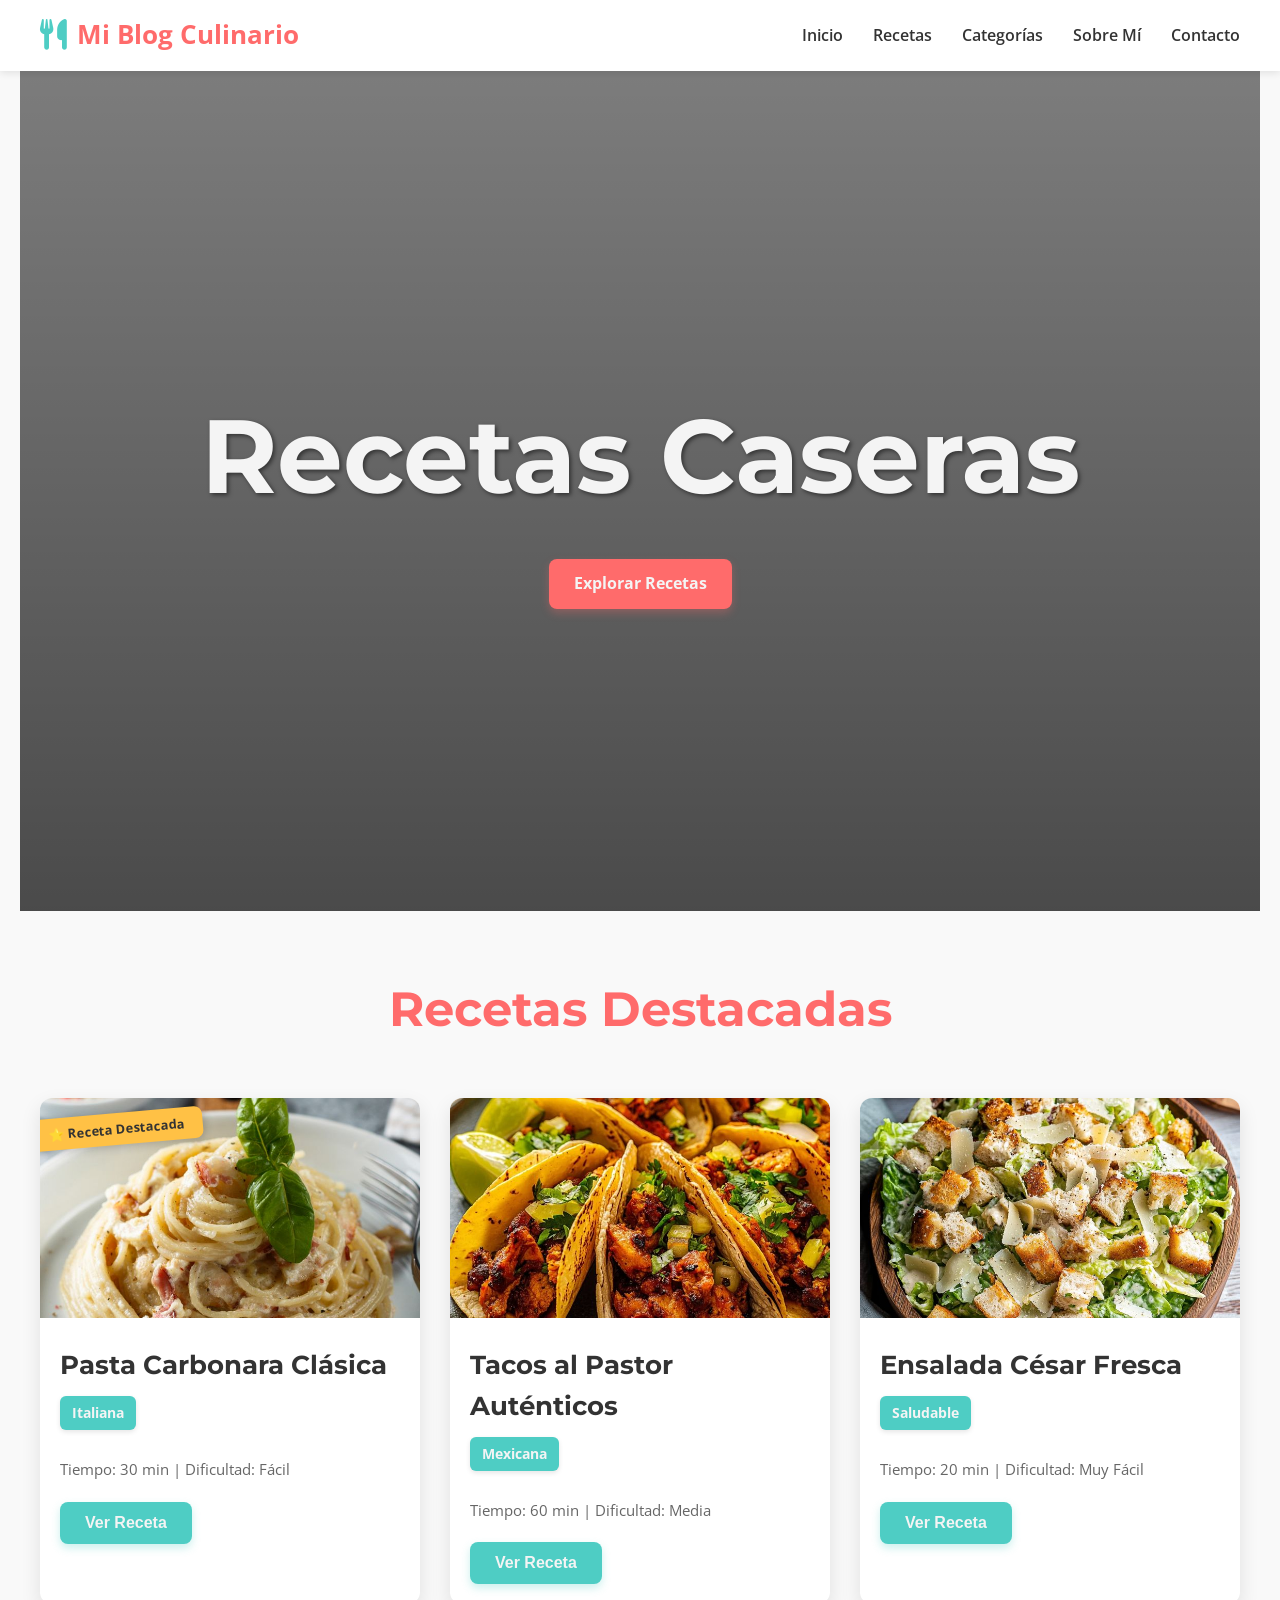
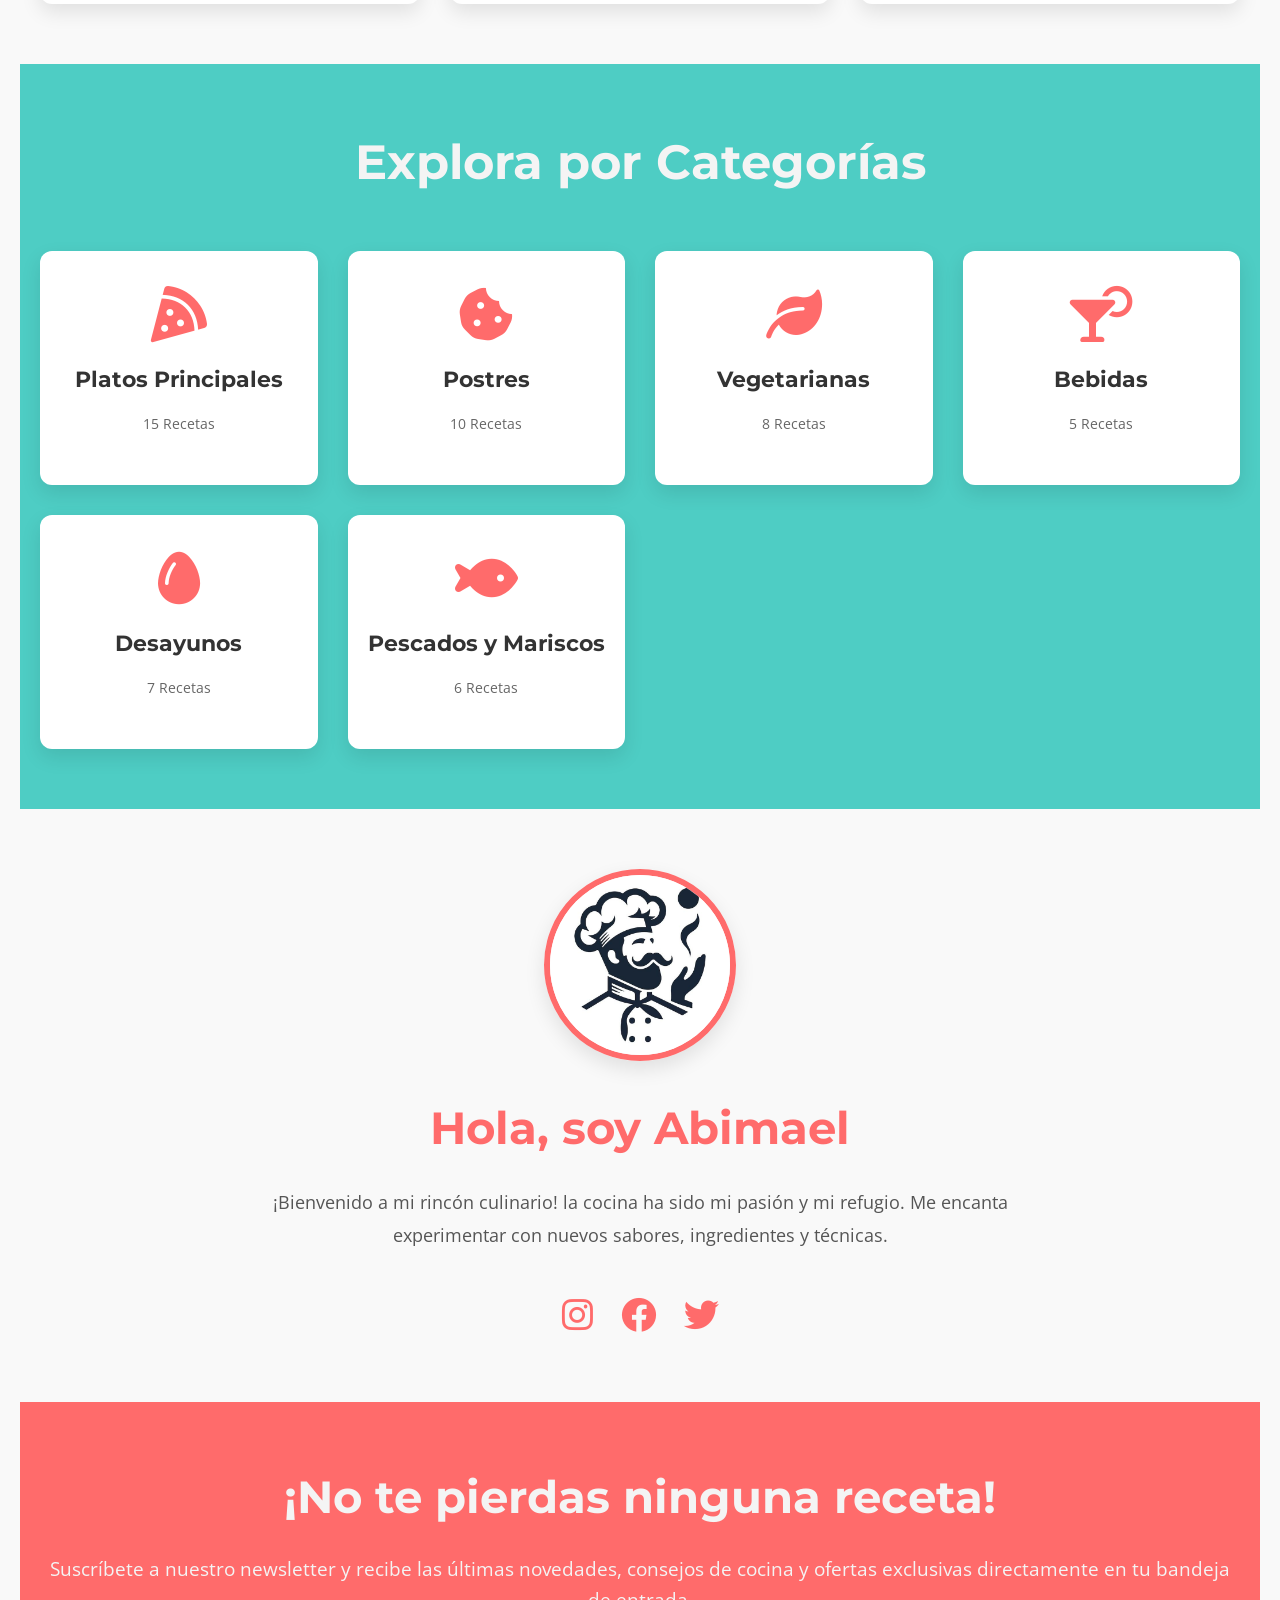
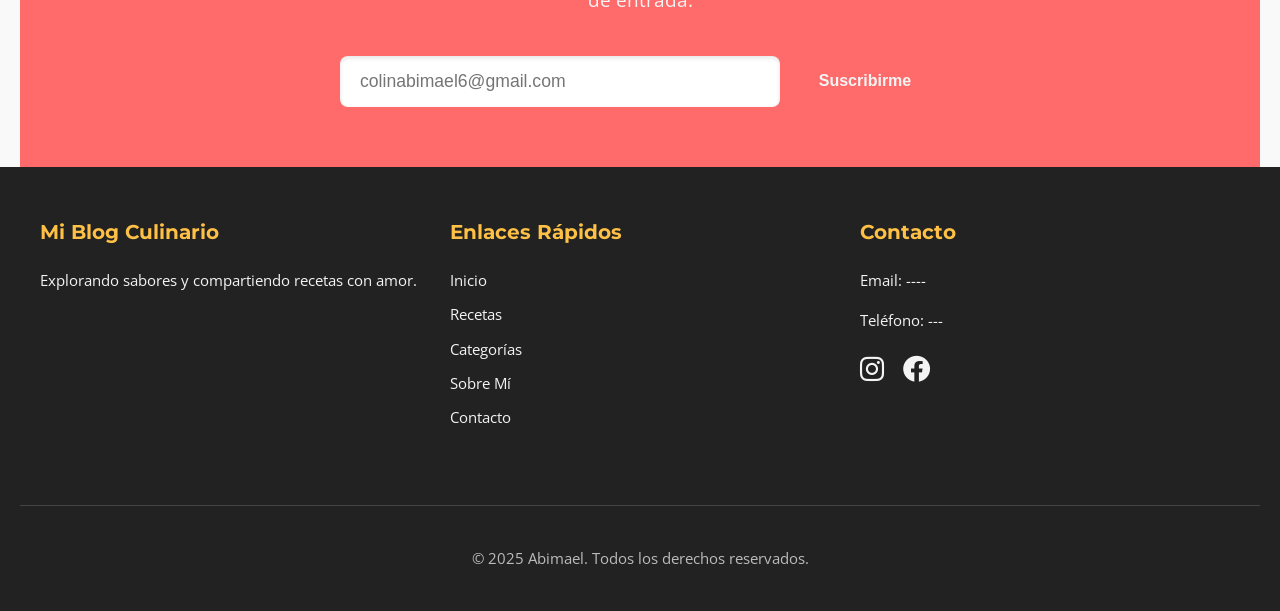
==== index.html @ 8f3c56b1 "blog 2.0" ====
<!DOCTYPE html>
<html lang="es">
<head>
    <meta charset="UTF-8">
    <meta name="viewport" content="width=device-width, initial-scale=1.0">
    <title>Mi Blog Culinario</title>
    <link rel="stylesheet" href="css/estilos.css">
    <link href="https://fonts.googleapis.com/css2?family=Montserrat:wght@400;700&family=Open+Sans:wght@400;600&display=swap" rel="stylesheet">
    <link rel="stylesheet" href="https://cdnjs.cloudflare.com/ajax/libs/font-awesome/6.0.0-beta3/css/all.min.css">
    <link rel="icon" href="img/chef.jfif">
</head>
<body>
    <header>
        <nav>
            <div class="logo">
                <i class="fas fa-utensils"></i>
                <span>Mi Blog Culinario</span>
            </div>
            <div class="menu-toggle" id="mobile-menu">
                <i class="fas fa-bars"></i>
            </div>
            <ul class="nav-list">
                <li><a href="#hero">Inicio</a></li>
                <li><a href="#recetas">Recetas</a></li>
                <li><a href="#categorias">Categorías</a></li>
                <li><a href="#sobre-mi">Sobre Mí</a></li>
                <li><a href="#contacto">Contacto</a></li>
            </ul>
        </nav>
    </header>

    <section id="hero" class="hero-section">
        <div class="hero-content">
            <h1>Recetas Caseras</h1>
            <a href="#recetas" class="btn-primary">Explorar Recetas</a>
        </div>
    </section>

    <section id="recetas" class="recipes-section">
        <h2>Recetas Destacadas</h2>
        <div class="recipe-grid">
            <article class="recipe-card featured">
                <img src="img/pasta.jfif" alt="Pasta Carbonara">
                <div class="card-content">
                    <h3>Pasta Carbonara Clásica</h3>
                    <span class="badge">Italiana</span>
                    <p>Tiempo: 30 min | Dificultad: Fácil</p>
                    <button class="btn-secondary" data-receta="pasta.html">Ver Receta</button>
                </div>
            </article>
            <article class="recipe-card">
                <img src="img/tacos.jfif" alt="Tacos al Pastor">
                <div class="card-content">
                    <h3>Tacos al Pastor Auténticos</h3>
                    <span class="badge">Mexicana</span>
                    <p>Tiempo: 60 min | Dificultad: Media</p>
                    <button class="btn-secondary" data-receta="tacos.html">Ver Receta</button>
                </div>
            </article>
            <article class="recipe-card">
                <img src="img/ensalada.jfif" alt="Ensalada César">
                <div class="card-content">
                    <h3>Ensalada César Fresca</h3>
                    <span class="badge">Saludable</span>
                    <p>Tiempo: 20 min | Dificultad: Muy Fácil</p>
                    <button class="btn-secondary" data-receta="ensalada.html">Ver Receta</button>
                </div>
            </article>
    </section>

    <section id="categorias" class="categories-section">
        <h2>Explora por Categorías</h2>
        <div class="category-grid">
            <div class="category-card">
                <i class="fas fa-pizza-slice"></i>
                <h3>Platos Principales</h3>
                <p>15 Recetas</p>
            </div>
            <div class="category-card">
                <i class="fas fa-cookie-bite"></i>
                <h3>Postres</h3>
                <p>10 Recetas</p>
            </div>
            <div class="category-card">
                <i class="fas fa-leaf"></i>
                <h3>Vegetarianas</h3>
                <p>8 Recetas</p>
            </div>
            <div class="category-card">
                <i class="fas fa-cocktail"></i>
                <h3>Bebidas</h3>
                <p>5 Recetas</p>
            </div>
            <div class="category-card">
                <i class="fas fa-egg"></i>
                <h3>Desayunos</h3>
                <p>7 Recetas</p>
            </div>
            <div class="category-card">
                <i class="fas fa-fish"></i>
                <h3>Pescados y Mariscos</h3>
                <p>6 Recetas</p>
            </div>
        </div>
    </section>

    <section id="sobre-mi" class="about-me-section">
        <div class="about-content">
            <img src="img/chef.jfif" alt="Mi Foto" class="profile-pic">
            <h2>Hola, soy Abimael</h2>
            <p>¡Bienvenido a mi rincón culinario! la cocina ha sido mi pasión y mi refugio. Me encanta experimentar con nuevos sabores, ingredientes y técnicas.
            <div class="social-links">
                <a href="https://instagram.com" target="_blank"><i class="fab fa-instagram"></i></a>
                <a href="https://facebook.com" target="_blank"><i class="fab fa-facebook"></i></a>
                <a href="https://twitter.com" target="_blank"><i class="fab fa-twitter"></i></a>
            </div>
        </div>
    </section>

    <section id="newsletter" class="newsletter-section">
        <h2>¡No te pierdas ninguna receta!</h2>
        <p>Suscríbete a nuestro newsletter y recibe las últimas novedades, consejos de cocina y ofertas exclusivas directamente en tu bandeja de entrada.</p>
        <form class="newsletter-form">
            <input type="email" placeholder="colinabimael6@gmail.com" required>
            <button type="submit" class="btn-primary">Suscribirme</button>
        </form>
    </section>

    <footer id="contacto">
        <div class="footer-content">
            <div class="footer-info">
                <h3>Mi Blog Culinario</h3>
                <p>Explorando sabores y compartiendo recetas con amor.</p>
            </div>
            <div class="footer-links">
                <h3>Enlaces Rápidos</h3>
                <ul>
                    <li><a href="#hero">Inicio</a></li>
                    <li><a href="#recetas">Recetas</a></li>
                    <li><a href="#categorias">Categorías</a></li>
                    <li><a href="#sobre-mi">Sobre Mí</a></li>
                    <li><a href="#contacto">Contacto</a></li>
                </ul>
            </div>
            <div class="footer-contact">
                <h3>Contacto</h3>
                <p>Email: ----</p>
                <p>Teléfono: ---</p>
                <div class="social-links-footer">
                    <a href="https://instagram.com" target="_blank"><i class="fab fa-instagram"></i></a>
                    <a href="https://facebook.com" target="_blank"><i class="fab fa-facebook"></i></a>
                </div>
            </div>
        </div>
        <div class="copyright">
            <p>&copy; 2025 Abimael. Todos los derechos reservados.</p>
        </div>
    </footer>

    <script src="js/scripts.js"></script>
</body>
</html>
---- css/estilos.css ----
:root {
    --primary-color: #FF6B6B;
    --secondary-color: #4ECDC4;
    --accent-color: #FFC145;
    --text-color: #333;
    --light-text-color: #f4f4f4;
    --background-color: #f9f9f9;
    --card-background: #fff;
    --shadow-light: rgba(0, 0, 0, 0.1);
    --shadow-medium: rgba(0, 0, 0, 0.15);
}

body {
    font-family: 'Open Sans', sans-serif;
    margin: 0;
    padding: 0;
    box-sizing: border-box;
    background-color: var(--background-color);
    color: var(--text-color);
    line-height: 1.6;
    scroll-behavior: smooth;
}

h1, h2, h3 {
    font-family: 'Montserrat', sans-serif;
    color: var(--primary-color);
    margin-top: 0;
    margin-bottom: 15px;
}

section {
    padding: 60px 20px;
    max-width: 1200px;
    margin: 0 auto;
}


.btn-primary, .btn-secondary {
    display: inline-block;
    padding: 12px 25px;
    border-radius: 8px;
    text-decoration: none;
    font-weight: bold;
    transition: background-color 0.3s ease, transform 0.3s ease, box-shadow 0.3s ease;
    cursor: pointer;
    font-size: 1em;
    border: none;
}

.btn-primary {
    background-color: var(--primary-color);
    color: var(--light-text-color);
    box-shadow: 0 4px 8px rgba(255, 107, 107, 0.3);
}

.btn-primary:hover {
    background-color: #e65a5a;
    transform: translateY(-3px);
    box-shadow: 0 6px 12px rgba(255, 107, 107, 0.4);
}

.btn-secondary {
    background-color: var(--secondary-color);
    color: var(--light-text-color);
    box-shadow: 0 4px 8px rgba(78, 205, 196, 0.3);
}

.btn-secondary:hover {
    background-color: #3bb2ac;
    transform: translateY(-3px);
    box-shadow: 0 6px 12px rgba(78, 205, 196, 0.4);
}


header {
    background-color: var(--card-background);
    padding: 15px 0;
    box-shadow: 0 2px 8px var(--shadow-light);
    position: sticky;
    top: 0;
    z-index: 1000;
}

nav {
    display: flex;
    justify-content: space-between;
    align-items: center;
    max-width: 1200px;
    margin: 0 auto;
    padding: 0 20px;
}

.logo {
    display: flex;
    align-items: center;
    font-size: 1.6em;
    font-weight: bold;
    color: var(--primary-color);
}

.logo i {
    margin-right: 10px;
    color: var(--secondary-color);
    font-size: 1.2em;
}

.nav-list {
    list-style: none;
    margin: 0;
    padding: 0;
    display: flex;
}

.nav-list li {
    margin-left: 30px;
}

.nav-list li a {
    text-decoration: none;
    color: var(--text-color);
    font-weight: 600;
    position: relative;
    padding-bottom: 5px;
    transition: color 0.3s ease;
}


.nav-list li a::after {
    content: '';
    position: absolute;
    width: 0;
    height: 3px;
    background-color: var(--primary-color);
    left: 0;
    bottom: 0;
    transition: width 0.3s ease-in-out;
}

.nav-list li a:hover::after {
    width: 100%;
}

.nav-list li a:hover {
    color: var(--primary-color);
}


.menu-toggle {
    display: none;
    font-size: 1.8em;
    color: var(--primary-color);
    cursor: pointer;
}


.hero-section {
    background: url('../img/hero-bg.jpg') no-repeat center center/cover;
    height: 70vh;
    display: flex;
    justify-content: center;
    align-items: center;
    text-align: center;
    position: relative;
    color: var(--light-text-color);
    background-attachment: fixed;
}

.hero-section::before {
    content: '';
    position: absolute;
    top: 0;
    left: 0;
    width: 100%;
    height: 100%;
    background: linear-gradient(rgba(0, 0, 0, 0.5), rgba(0, 0, 0, 0.7));
}

.hero-content {
    position: relative;
    z-index: 1;
    max-width: 900px;
    padding: 20px;
    animation: fadeIn 1.5s ease-out forwards;
    opacity: 0;
}

@keyframes fadeIn {
    from { opacity: 0; transform: translateY(20px); }
    to { opacity: 1; transform: translateY(0); }
}

.hero-content h1 {
    font-size: 4.5em;
    margin-bottom: 20px;
    color: var(--light-text-color);
    text-shadow: 2px 2px 4px rgba(0, 0, 0, 0.5);
}

.hero-content p {
    font-size: 1.4em;
    margin-bottom: 40px;
    text-shadow: 1px 1px 3px rgba(0, 0, 0, 0.4);
}


.recipes-section {
    text-align: center;
    background-color: var(--background-color);
}

.recipes-section h2 {
    font-size: 3em;
    margin-bottom: 50px;
}

.recipe-grid {
    display: grid;
    grid-template-columns: repeat(auto-fit, minmax(280px, 1fr));
    gap: 30px;
    max-width: 1200px;
    margin: 0 auto;
}

.recipe-card {
    background-color: var(--card-background);
    border-radius: 12px;
    box-shadow: 0 8px 20px var(--shadow-light);
    overflow: hidden;
    transition: transform 0.3s ease, box-shadow 0.3s ease;
    position: relative;
    opacity: 0;
    transform: translateY(20px);
    animation: slideInUp 0.6s ease-out forwards;
}


.recipe-card:nth-child(1) { animation-delay: 0.1s; }
.recipe-card:nth-child(2) { animation-delay: 0.2s; }
.recipe-card:nth-child(3) { animation-delay: 0.3s; }
.recipe-card:nth-child(4) { animation-delay: 0.4s; }
.recipe-card:nth-child(5) { animation-delay: 0.5s; }
.recipe-card:nth-child(6) { animation-delay: 0.6s; }

@keyframes slideInUp {
    to {
        opacity: 1;
        transform: translateY(0);
    }
}

.recipe-card:hover {
    transform: translateY(-10px);
    box-shadow: 0 15px 30px var(--shadow-medium);
}

.recipe-card img {
    width: 100%;
    height: 220px;
    object-fit: cover;
    transition: transform 0.3s ease;
}

.recipe-card:hover img {
    transform: scale(1.05);
}

.card-content {
    padding: 20px;
    text-align: left;
}

.card-content h3 {
    font-size: 1.6em;
    margin-bottom: 10px;
    color: var(--text-color);
}

.badge {
    background-color: var(--secondary-color);
    color: var(--light-text-color);
    padding: 6px 12px;
    border-radius: 6px;
    font-size: 0.85em;
    font-weight: bold;
    margin-bottom: 12px;
    display: inline-block;
    box-shadow: 0 2px 5px rgba(0, 0, 0, 0.1);
}

.card-content p {
    font-size: 0.95em;
    color: #666;
    margin-bottom: 20px;
}


.recipe-card.featured::before {
    content: '⭐ Receta Destacada';
    position: absolute;
    top: 15px;
    left: -10px;
    background-color: var(--accent-color);
    color: var(--text-color);
    padding: 6px 18px;
    border-radius: 0 8px 8px 0;
    font-size: 0.8em;
    font-weight: bold;
    transform: rotate(-5deg);
    box-shadow: 2px 2px 8px rgba(0,0,0,0.2);
    z-index: 5;
}


.categories-section {
    text-align: center;
    background-color: var(--secondary-color);
    color: var(--light-text-color);
}

.categories-section h2 {
    color: var(--light-text-color);
    font-size: 3em;
    margin-bottom: 50px;
}

.category-grid {
    display: grid;
    grid-template-columns: repeat(auto-fit, minmax(180px, 1fr));
    gap: 30px;
    max-width: 1200px;
    margin: 0 auto;
}

.category-card {
    background-color: var(--card-background);
    color: var(--text-color);
    padding: 35px 20px;
    border-radius: 12px;
    box-shadow: 0 8px 20px var(--shadow-light);
    transition: transform 0.3s ease, box-shadow 0.3s ease;
    text-align: center;
    opacity: 0;
    transform: translateY(20px);
    animation: slideInUp 0.6s ease-out forwards;
}

.category-card:nth-child(1) { animation-delay: 0.1s; }
.category-card:nth-child(2) { animation-delay: 0.2s; }
.category-card:nth-child(3) { animation-delay: 0.3s; }
.category-card:nth-child(4) { animation-delay: 0.4s; }
.category-card:nth-child(5) { animation-delay: 0.5s; }
.category-card:nth-child(6) { animation-delay: 0.6s; }


.category-card:hover {
    transform: translateY(-8px);
    box-shadow: 0 12px 25px var(--shadow-medium);
}

.category-card i {
    font-size: 3.5em;
    color: var(--primary-color);
    margin-bottom: 20px;
}

.category-card h3 {
    font-size: 1.4em;
    margin-bottom: 10px;
    color: var(--text-color);
}

.category-card p {
    font-size: 0.9em;
    color: #666;
}


.about-me-section {
    text-align: center;
    background-color: var(--background-color);
}

.about-content {
    max-width: 800px;
    margin: 0 auto;
}

.profile-pic {
    width: 180px;
    height: 180px;
    border-radius: 50%;
    object-fit: cover;
    margin-bottom: 25px;
    border: 6px solid var(--primary-color);
    box-shadow: 0 8px 20px var(--shadow-light);
}

.about-content h2 {
    font-size: 2.8em;
    margin-bottom: 20px;
}

.about-content p {
    font-size: 1.15em;
    margin-bottom: 35px;
    color: #555;
    line-height: 1.8;
}

.social-links a {
    font-size: 2.2em;
    color: var(--primary-color);
    margin: 0 12px;
    transition: color 0.3s ease, transform 0.3s ease;
}

.social-links a:hover {
    color: var(--secondary-color);
    transform: translateY(-3px);
}


.newsletter-section {
    background-color: var(--primary-color);
    color: var(--light-text-color);
    text-align: center;
}

.newsletter-section h2 {
    color: var(--light-text-color);
    font-size: 2.8em;
    margin-bottom: 20px;
}

.newsletter-section p {
    font-size: 1.2em;
    margin-bottom: 40px;
}

.newsletter-form {
    display: flex;
    flex-direction: column;
    justify-content: center;
    align-items: center;
    gap: 15px;
    max-width: 600px;
    margin: 0 auto;
}

.newsletter-form input[type="email"] {
    padding: 15px 20px;
    border: none;
    border-radius: 8px;
    font-size: 1.1em;
    width: 100%;
    max-width: 400px;
    box-shadow: inset 0 2px 5px rgba(0, 0, 0, 0.1);
}

.newsletter-form button {
    width: 100%;
    max-width: 200px;
}


footer {
    background-color: #222;
    color: var(--light-text-color);
    padding: 50px 20px 25px;
    font-size: 0.95em;
}

.footer-content {
    display: flex;
    flex-wrap: wrap;
    justify-content: space-around;
    max-width: 1200px;
    margin: 0 auto 40px;
    gap: 30px;
}

.footer-info, .footer-links, .footer-contact {
    flex: 1;
    min-width: 250px;
    margin-bottom: 20px;
}

footer h3 {
    color: var(--accent-color);
    margin-bottom: 20px;
    font-size: 1.3em;
}

footer ul {
    list-style: none;
    padding: 0;
}

footer ul li {
    margin-bottom: 10px;
}

footer ul li a {
    color: var(--light-text-color);
    text-decoration: none;
    transition: color 0.3s ease;
}

footer ul li a:hover {
    color: var(--primary-color);
}

.social-links-footer a {
    font-size: 1.8em;
    color: var(--light-text-color);
    margin-right: 15px;
    transition: color 0.3s ease;
}

.social-links-footer a:hover {
    color: var(--primary-color);
}

.copyright {
    text-align: center;
    border-top: 1px solid #444;
    padding-top: 25px;
    margin-top: 25px;
    color: #bbb;
}






@media (min-width: 768px) {
    .hero-content h1 {
        font-size: 5.5em;
    }

    .hero-content p {
        font-size: 1.6em;
    }

    .recipe-grid {
        grid-template-columns: repeat(2, 1fr);
    }

    .category-grid {
        grid-template-columns: repeat(3, 1fr);
    }

    .newsletter-form {
        flex-direction: row;
        gap: 10px;
    }

    .newsletter-form input[type="email"] {
        max-width: none;
    }

    .newsletter-form button {
        max-width: 150px;
    }

    .footer-content {
        justify-content: space-between;
    }
}


@media (min-width: 1024px) {
    nav {
        padding: 0 40px;
    }

    .hero-section {
        height: 80vh;
    }

    .hero-content h1 {
        font-size: 6.5em;
    }

    .hero-content p {
        font-size: 1.8em;
    }

    .recipe-grid {
        grid-template-columns: repeat(3, 1fr);
    }

    .category-grid {
        grid-template-columns: repeat(4, 1fr);
    }
}


@media (max-width: 767px) {
    .nav-list {
        display: none;
        flex-direction: column;
        width: 100%;
        background-color: var(--card-background);
        position: absolute;
        top: 70px; 
        left: 0;
        box-shadow: 0 5px 10px var(--shadow-light);
        border-top: 1px solid #eee;
    }

    .nav-list.active { 
        display: flex;
    }

    .nav-list li {
        margin: 0;
        text-align: center;
        padding: 15px 0;
        border-bottom: 1px solid #eee;
    }

    .nav-list li:last-child {
        border-bottom: none;
    }

    .nav-list li a {
        display: block;
        padding: 10px;
        color: var(--text-color);
    }

    .nav-list li a:hover {
        background-color: var(--background-color);
    }

    .menu-toggle {
        display: block;
    }

    nav {
        padding: 0 15px; 
    }

    .logo {
        font-size: 1.4em;
    }

    .hero-content h1 {
        font-size: 3em;
    }

    .hero-content p {
        font-size: 1em;
    }

    .recipes-section h2, .categories-section h2, .about-me-section h2, .newsletter-section h2 {
        font-size: 2em;
    }

    .about-content p {
        font-size: 1em;
    }

    .newsletter-section p {
        font-size: 1em;
    }

    .footer-info, .footer-links, .footer-contact {
        min-width: 100%; 
        text-align: center;
    }

    .social-links-footer {
        margin-top: 15px;
    }
}
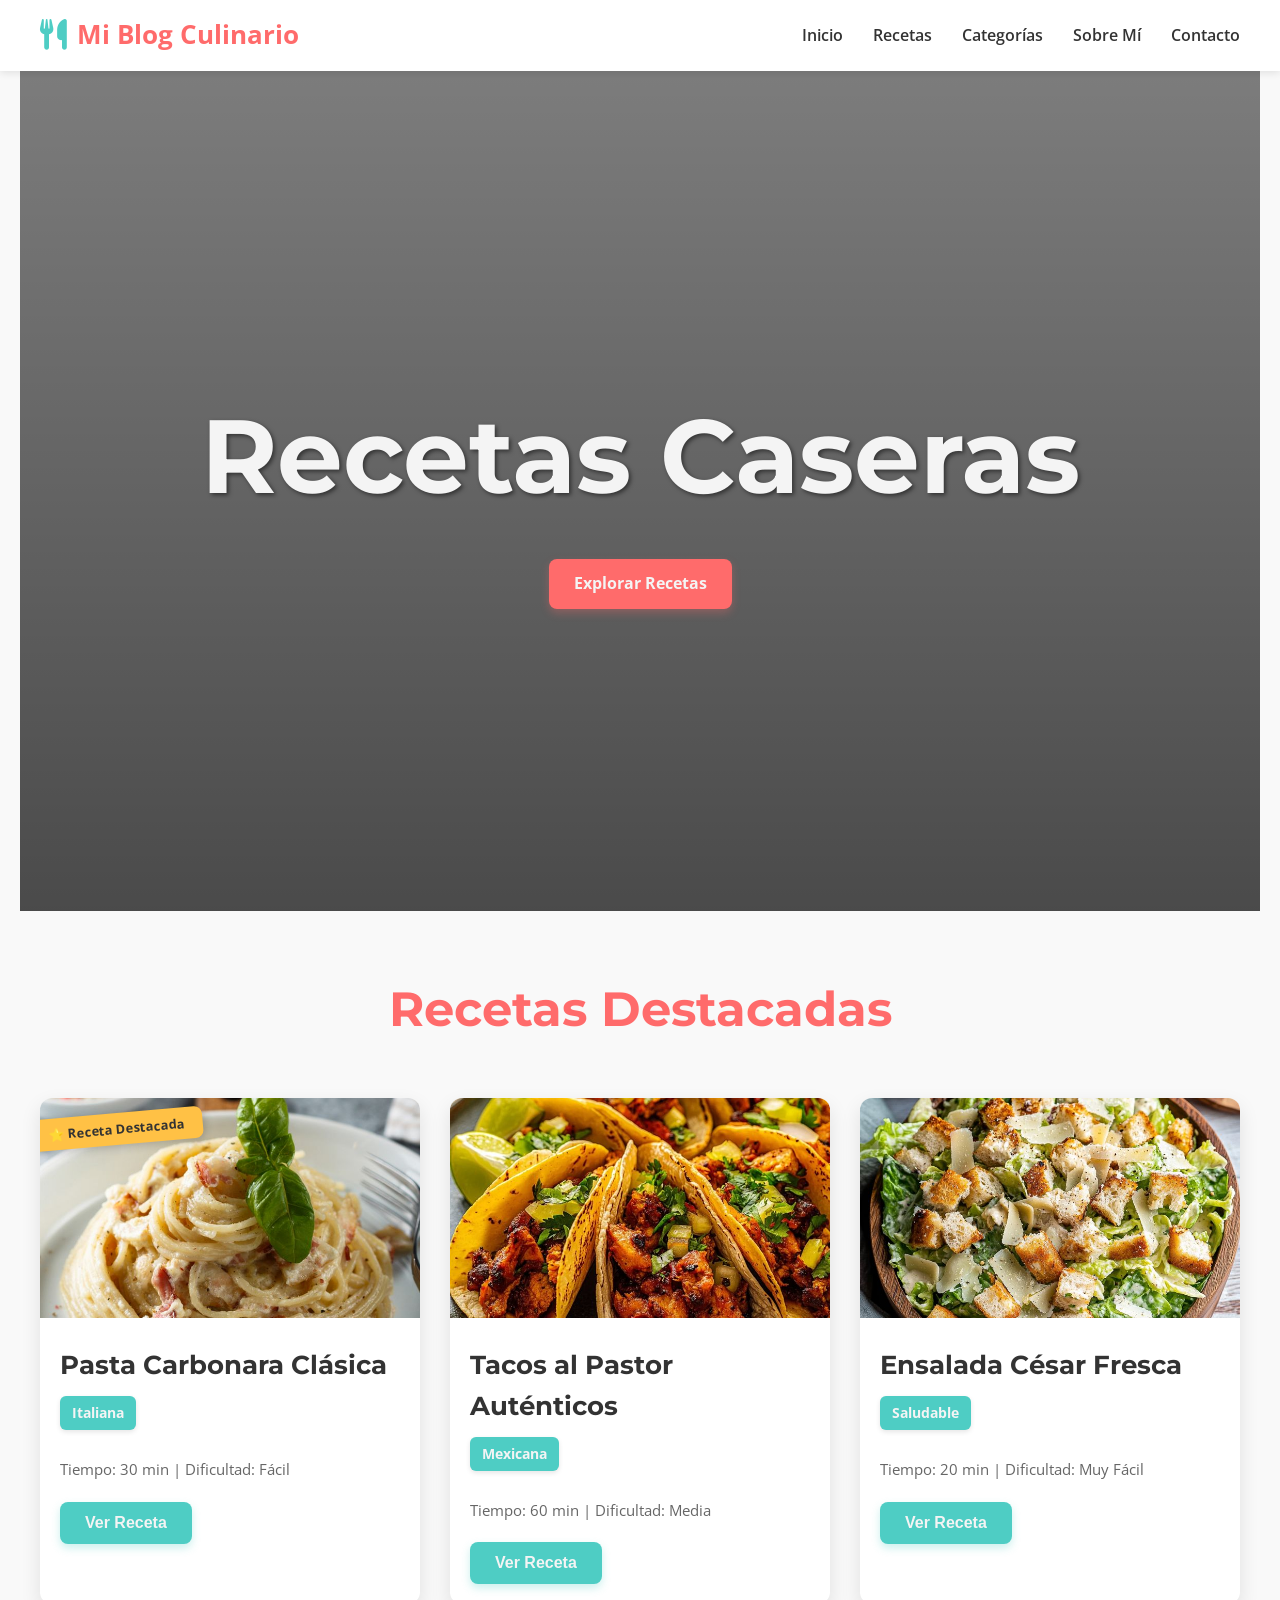
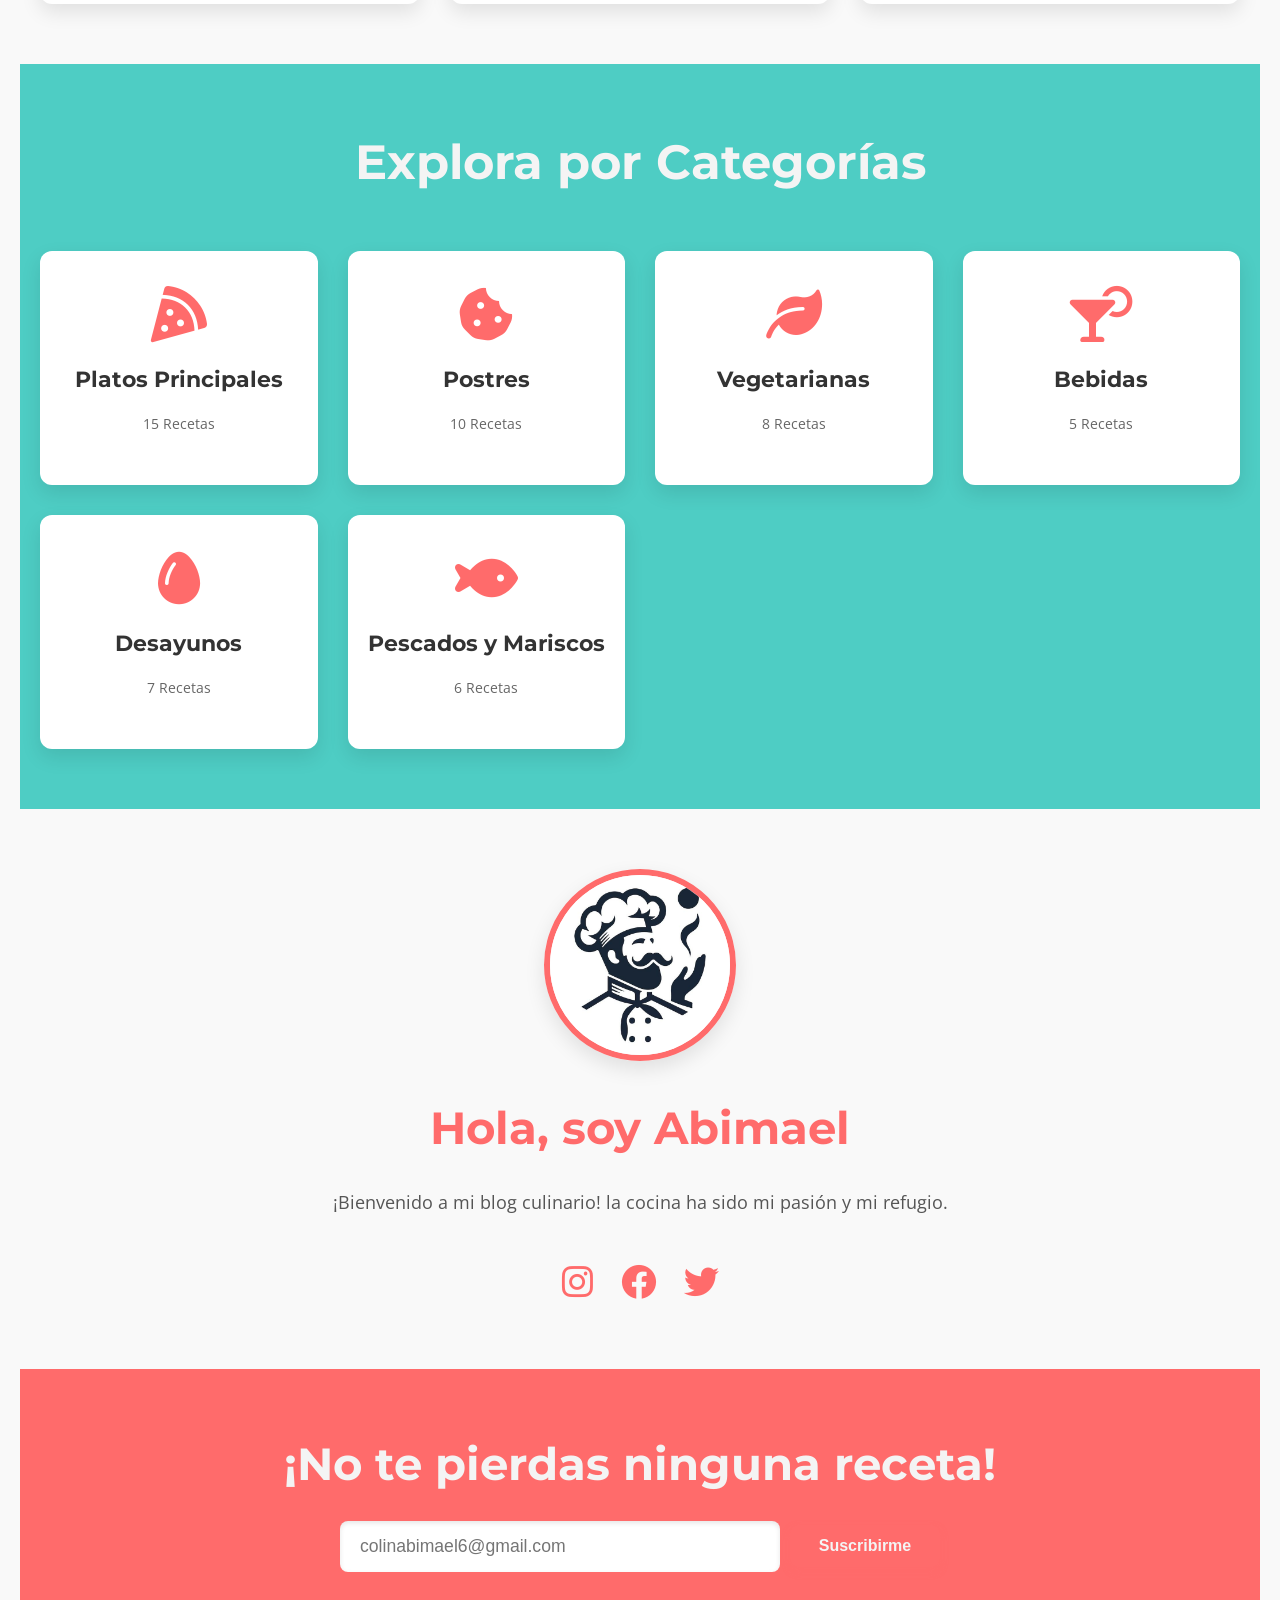
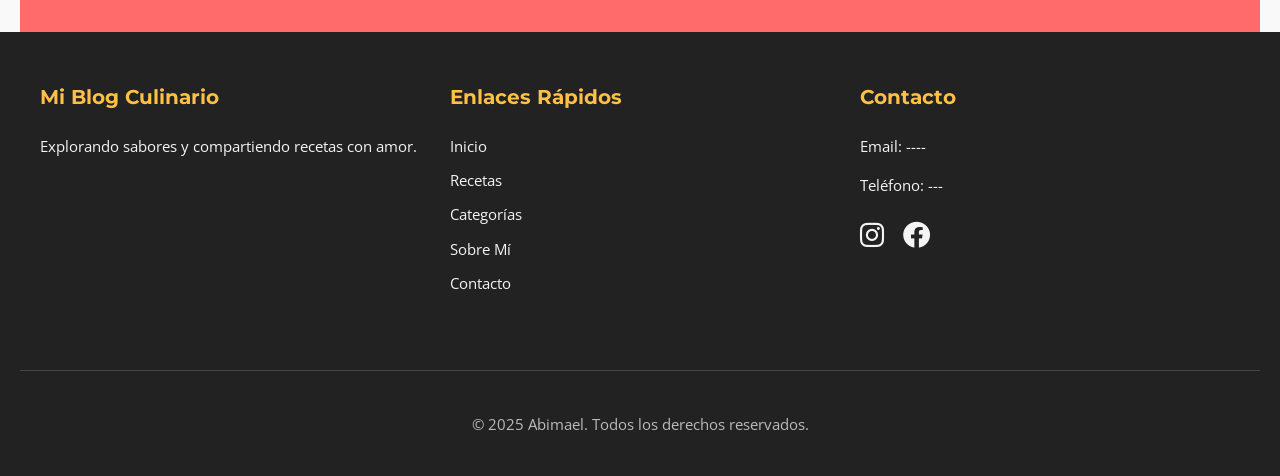
==== commit 3945a39e: "Update index.html" ====
--- a/index.html
+++ b/index.html
@@ -108,7 +108,7 @@
         <div class="about-content">
             <img src="img/chef.jfif" alt="Mi Foto" class="profile-pic">
             <h2>Hola, soy Abimael</h2>
-            <p>¡Bienvenido a mi rincón culinario! la cocina ha sido mi pasión y mi refugio. Me encanta experimentar con nuevos sabores, ingredientes y técnicas.
+            <p>¡Bienvenido a mi blog culinario! la cocina ha sido mi pasión y mi refugio.
             <div class="social-links">
                 <a href="https://instagram.com" target="_blank"><i class="fab fa-instagram"></i></a>
                 <a href="https://facebook.com" target="_blank"><i class="fab fa-facebook"></i></a>
@@ -119,7 +119,6 @@
 
     <section id="newsletter" class="newsletter-section">
         <h2>¡No te pierdas ninguna receta!</h2>
-        <p>Suscríbete a nuestro newsletter y recibe las últimas novedades, consejos de cocina y ofertas exclusivas directamente en tu bandeja de entrada.</p>
         <form class="newsletter-form">
             <input type="email" placeholder="colinabimael6@gmail.com" required>
             <button type="submit" class="btn-primary">Suscribirme</button>
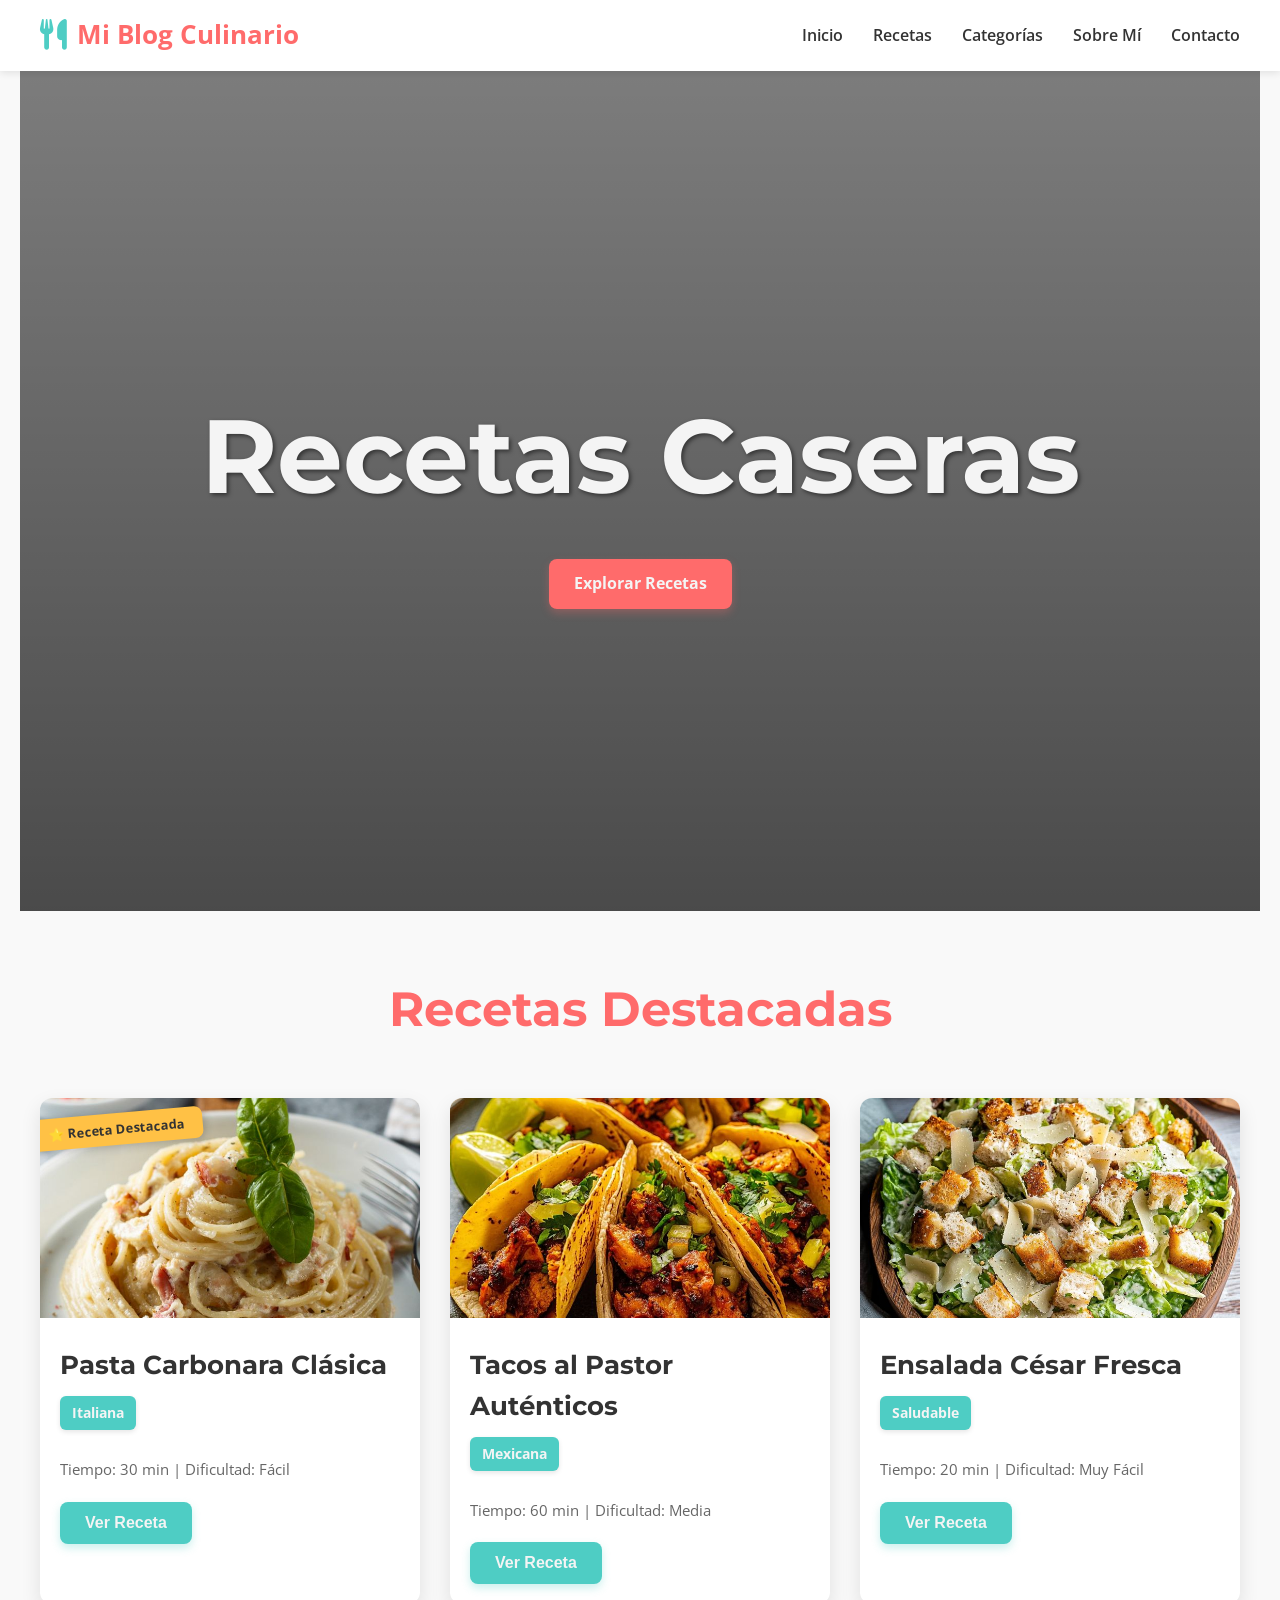
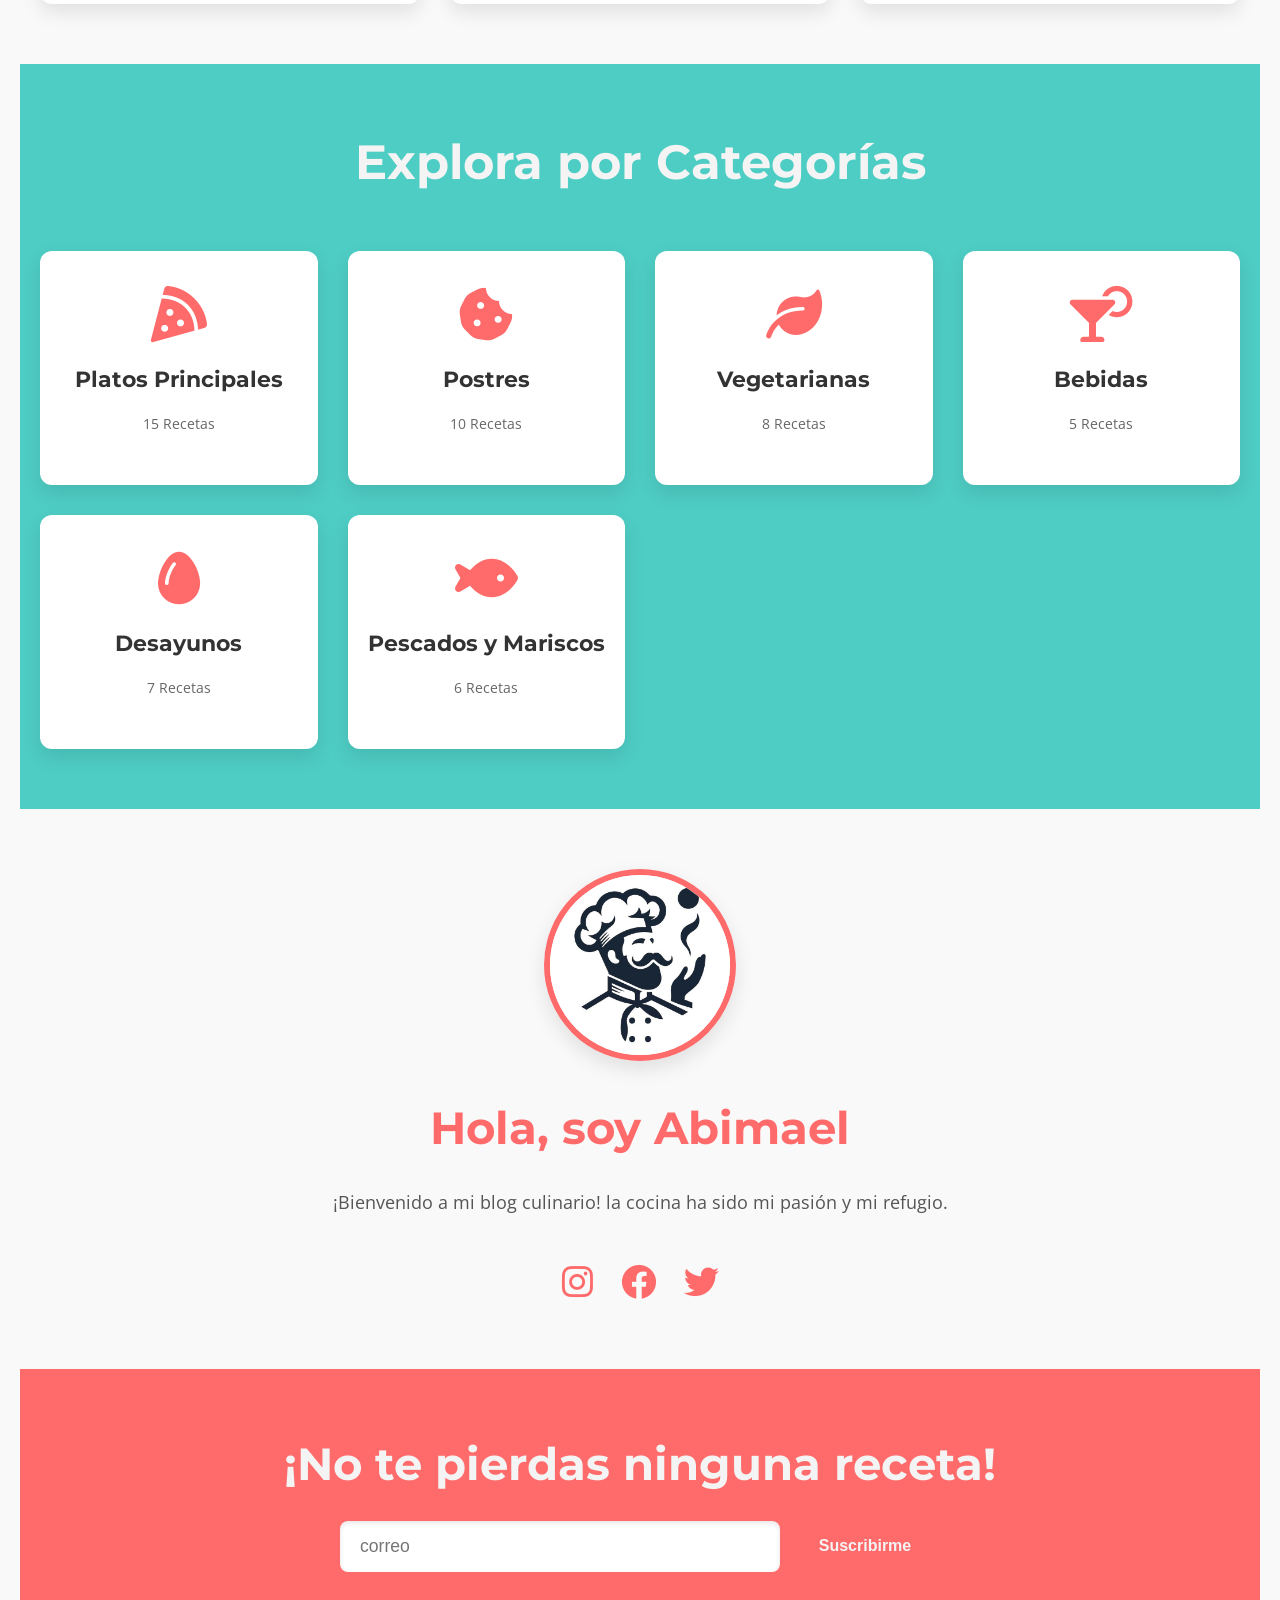
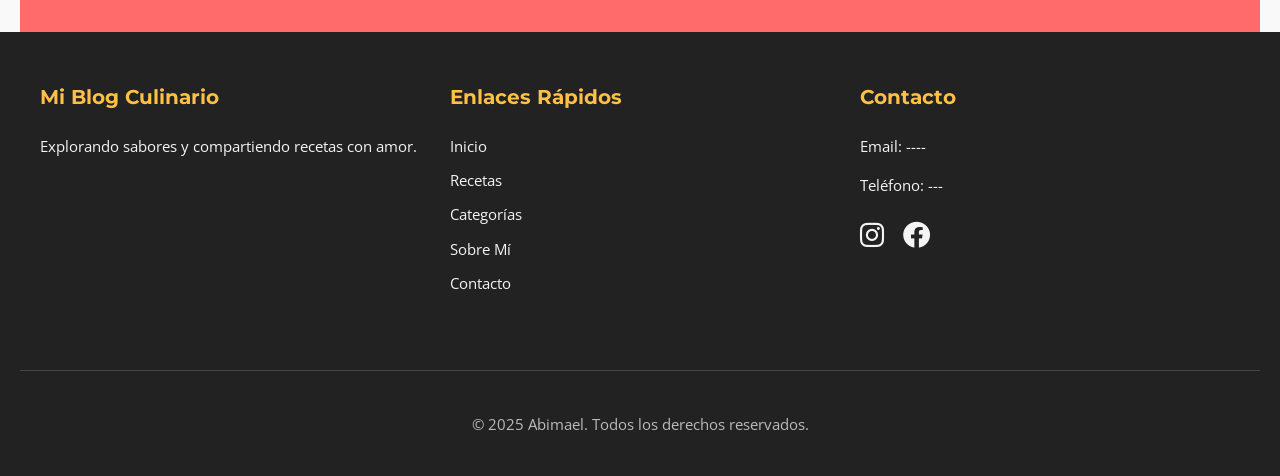
==== commit 3ff61944: "Update index.html" ====
--- a/index.html
+++ b/index.html
@@ -120,7 +120,7 @@
     <section id="newsletter" class="newsletter-section">
         <h2>¡No te pierdas ninguna receta!</h2>
         <form class="newsletter-form">
-            <input type="email" placeholder="colinabimael6@gmail.com" required>
+            <input type="email" placeholder="correo" required>
             <button type="submit" class="btn-primary">Suscribirme</button>
         </form>
     </section>
